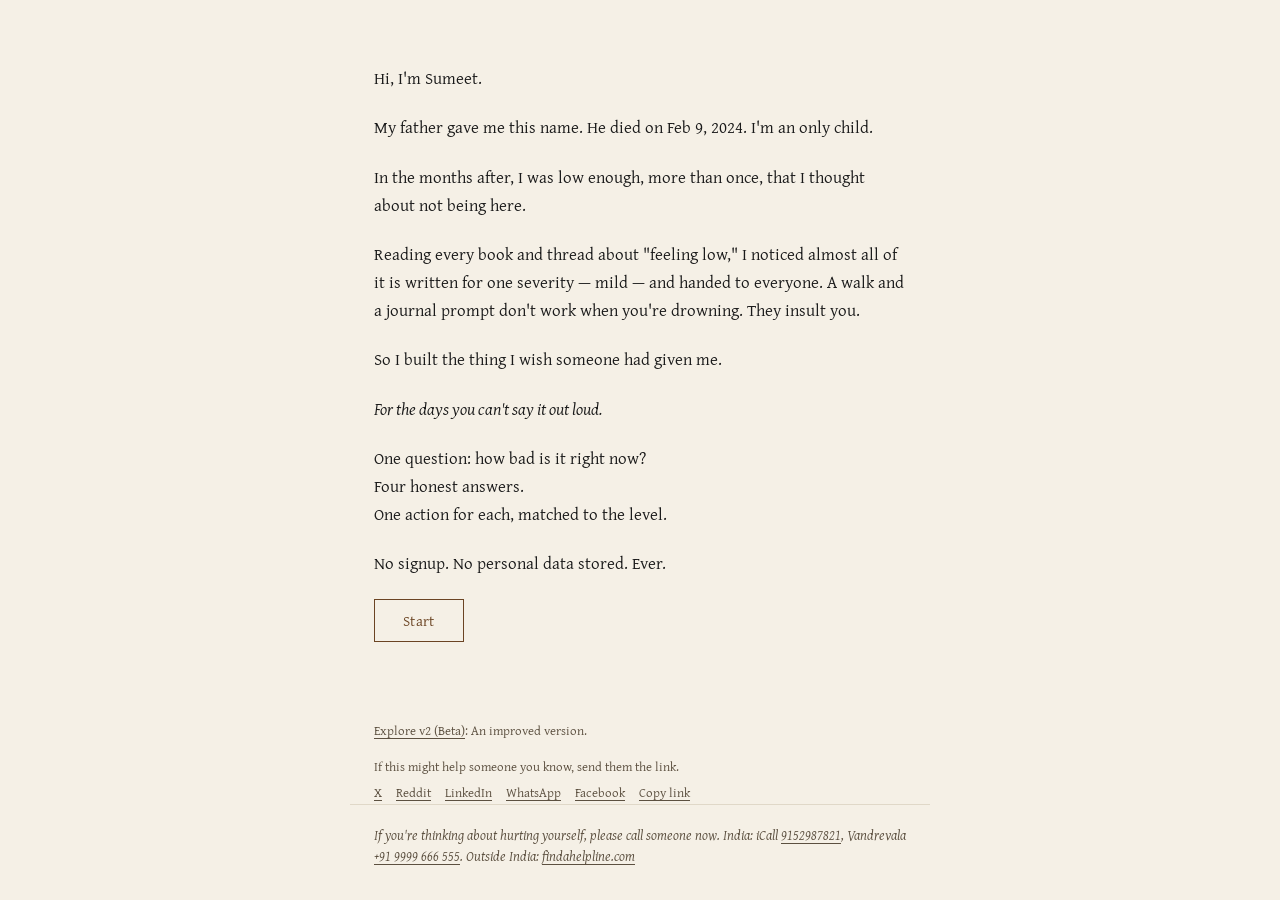
==== index.html @ 12f42a5f "Share caption: replace Caption A with the new "Heavy day?" copy Updated everywhere a sharer sees pre" ====
<!DOCTYPE html>
<html lang="en">
<head>
<meta charset="UTF-8">
<meta name="viewport" content="width=device-width, initial-scale=1">
<title>I am feeling low &mdash; the thing I wish someone had given me.</title>
<meta name="description" content="For when you're feeling low — the thing I wish someone had given me. One honest question, four honest answers, one action for each. No signup. No personal data stored. — Sumeet">
<meta name="keywords" content="feeling low, low mood, mental health support, crisis helpline, depression help, anxiety help, emotional support, free, no signup, anonymous">
<link rel="canonical" href="https://iamfeelinglow.today/">
<link rel="icon" type="image/svg+xml" href="/favicon.svg">
<link rel="apple-touch-icon" href="/apple-touch-icon.png">
<meta name="color-scheme" content="light dark">
<meta name="theme-color" content="#F5F0E6" media="(prefers-color-scheme: light)">
<meta name="theme-color" content="#1C1A17" media="(prefers-color-scheme: dark)">
<meta property="og:title" content="I am feeling low — the thing I wish someone had given me.">
<meta property="og:description" content="For when you're feeling low — the thing I wish someone had given me. One honest question, four honest answers, one action for each. No signup. No personal data stored. — Sumeet">
<meta property="og:url" content="https://iamfeelinglow.today/">
<meta property="og:type" content="website">
<meta property="og:site_name" content="I Am Feeling Low">
<meta property="og:locale" content="en_IN">
<meta property="og:image" content="https://iamfeelinglow.today/og-image.png">
<meta property="og:image:width" content="1200">
<meta property="og:image:height" content="630">
<meta property="og:image:alt" content="I am feeling low. 'I built the thing I wish someone had given me.' — Sumeet, iamfeelinglow.today">
<meta name="twitter:card" content="summary_large_image">
<meta name="twitter:title" content="I am feeling low — the thing I wish someone had given me.">
<meta name="twitter:description" content="For when you're feeling low — the thing I wish someone had given me. One honest question, four honest answers, one action for each. No signup. — Sumeet">
<meta name="twitter:image" content="https://iamfeelinglow.today/og-image.png">
<meta name="twitter:image:alt" content="I am feeling low. 'I built the thing I wish someone had given me.' — Sumeet, iamfeelinglow.today">
<script type="application/ld+json">
{
  "@context": "https://schema.org",
  "@type": "WebApplication",
  "name": "I am feeling low",
  "alternateName": "iamfeelinglow.today",
  "url": "https://iamfeelinglow.today/",
  "description": "A one-page tool built by Sumeet after losing his father in February 2024 and going through his own lowest months. For when you're feeling low — pick how heavy it feels (Flat, Heavy, Drowning, Dangerous) and get one honest action matched to that level. Free, anonymous, no signup, no personal data stored. The Dangerous tier routes to verified, free crisis hotlines (iCall and Vandrevala in India, Tele-MANAS for Indian regional languages, 7 Cups for global anonymous chat, Befrienders Worldwide, 988 in the US/Canada, and Find A Helpline as a global directory).",
  "applicationCategory": "HealthApplication",
  "operatingSystem": "Web",
  "browserRequirements": "Modern browser; works without JavaScript for the homepage; severity selector requires JS.",
  "isAccessibleForFree": true,
  "offers": {
    "@type": "Offer",
    "price": "0",
    "priceCurrency": "USD"
  },
  "creator": {
    "@type": "Person",
    "name": "Sumeet"
  },
  "audience": {
    "@type": "Audience",
    "audienceType": "Anyone feeling low — adults and teens 16+"
  },
  "inLanguage": "en",
  "isFamilyFriendly": true,
  "keywords": "feeling low, low mood, mental health support, crisis helpline, depression help, anxiety help, suicide prevention, emotional support, free, anonymous, no signup"
}
</script>
<link rel="preconnect" href="https://fonts.googleapis.com">
<link rel="preconnect" href="https://fonts.gstatic.com" crossorigin>
<link href="https://fonts.googleapis.com/css2?family=Gentium+Plus:ital,wght@0,400;0,700;1,400&display=swap" rel="stylesheet">
<link rel="stylesheet" href="styles.css">
</head>
<body>
<main id="content">

  <section id="home" class="view">
    <h1 class="visually-hidden">I am feeling low.</h1>
    <p>Hi, I'm Sumeet.</p>
    <p>My father gave me this name. He died on Feb 9, 2024. I'm an only child.</p>
    <p>In the months after, I was low enough, more than once, that I thought about not being here.</p>
    <p>Reading every book and thread about "feeling low," I noticed almost all of it is written for one severity &mdash; mild &mdash; and handed to everyone. A walk and a journal prompt don't work when you're drowning. They insult you.</p>
    <p>So I built the thing I wish someone had given me.</p>
    <p><em>For the days you can't say it out loud.</em></p>
    <p>One question: how bad is it right now?<br>Four honest answers.<br>One action for each, matched to the level.</p>
    <p>No signup. No personal data stored. Ever.</p>
    <p class="counter-line" id="counter-line" hidden></p>
    <p class="start-wrap"><button type="button" id="start" class="btn">Start</button></p>
    <noscript><p class="noscript-note">Picker needs JavaScript. Hotlines still work.</p></noscript>
  </section>

  <section id="selector" class="view" aria-labelledby="selector-question" hidden>
    <h1 id="selector-question" class="question" tabindex="-1">How bad is it right now?</h1>
    <div class="cards">
      <button type="button" class="card card-with-desc" data-tier="flat">
        <span class="card-title">Flat:</span>
        <span class="card-desc">I feel numb, blank, or disconnected.</span>
      </button>
      <button type="button" class="card card-with-desc" data-tier="heavy">
        <span class="card-title">Heavy:</span>
        <span class="card-desc">I can function, but everything feels hard.</span>
      </button>
      <button type="button" class="card card-with-desc" data-tier="drowning">
        <span class="card-title">Drowning:</span>
        <span class="card-desc">I can't see a way through right now.</span>
      </button>
      <button type="button" class="card card-with-desc" data-tier="dangerous">
        <span class="card-title">Dangerous:</span>
        <span class="card-desc">I'm thinking about not being here, or I'm not safe.</span>
      </button>
    </div>
  </section>

  <section id="result" class="view" aria-live="polite" aria-atomic="true" hidden>
    <article class="result-card" id="result-flat" tabindex="-1" hidden>
      <p class="card-prefix">If today feels like:</p>
      <p class="subjective"><em>I'm functioning but something's off. The color is drained out of things.</em></p>
      <p class="action"><strong>Try this: Go outside for 15 minutes. No phone.</strong></p>
      <p>Walk somewhere with trees or sky if you can.</p>
      <p class="why-label">Why it works</p>
      <p class="why-text">This tier responds to sensory input. You're not broken &mdash; your system is under-stimulated and over-thinking. The outside world is the quickest reset.</p>
    </article>

    <article class="result-card" id="result-heavy" tabindex="-1" hidden>
      <p class="card-prefix">If today feels like:</p>
      <p class="subjective"><em>Getting through today feels like wading. I can do it but every task costs more than it should.</em></p>
      <p class="action"><strong>Try this: Do one small thing for a stranger.</strong></p>
      <p>Buy fruit from the vendor you usually walk past. Leave a bag of food where it'll be found. Tip someone more than you should.</p>
      <p class="why-label">Why it works</p>
      <p class="why-text">Heavy lifts when you briefly stop being the main character in your own head &mdash; and giving something small, physically, does that faster than thinking your way out.</p>
    </article>

    <article class="result-card" id="result-drowning" tabindex="-1" hidden>
      <p class="card-prefix">If today feels like:</p>
      <p class="subjective"><em>I can't see a way through. I've been here for days and I don't trust that it'll pass.</em></p>
      <p class="action"><strong>Try this: Move your body hard enough to break the loop. Then call one person.</strong></p>
      <p>Run until you're out of breath. Pushups until your arms shake. Climb stairs. Then call one person — just one.</p>
      <p class="why-label">Why it works</p>
      <p class="why-text">This tier doesn't respond to insight &mdash; your thoughts are the problem, not the solution. Physical exhaustion is the only thing that reliably quiets a mind at this level for an hour. Use that hour to make the call.</p>
    </article>

    <article class="result-card" id="result-dangerous" tabindex="-1" hidden>
      <p class="subjective"><em>"I'm thinking about not being here anymore."</em></p>
      <p class="action"><strong>Don't do this alone. Please.</strong></p>
      <ul class="hotlines">
        <li><a href="https://wa.me/919999666555?text=Hi%20there%2C%20I%20am%20coming%20from%20https%3A%2F%2Fiamfeelinglow.today%20and%20my%20situation%20is%20quite%20dangerous%20now." rel="noopener">WhatsApp Vandrevala</a> &mdash; if you can't speak, the message is already written. Tap and send.</li>
        <li>Vandrevala Foundation (India, 24/7, calls from any country): <a href="tel:+919999666555">+91 9999 666 555</a></li>
        <li>iCall (India, free counselling): <a href="tel:+919152987821">9152987821</a></li>
        <li>Tele-MANAS (Government of India, 20+ languages, 24/7): <a href="tel:14416">14416</a> within India, or <a href="tel:18008914416">1-800-891-4416</a> toll-free</li>
        <li>988 Suicide &amp; Crisis Lifeline (US and Canada): call or text <a href="tel:988">988</a></li>
        <li>7 Cups (global anonymous chat, 24/7): <a href="https://www.7cups.com" rel="noopener">7cups.com</a></li>
        <li>Befrienders Worldwide (32 countries, 349 centres): <a href="https://befrienders.org" rel="noopener">befrienders.org</a></li>
        <li>Find A Helpline (directory of 1,600+ helplines worldwide): <a href="https://findahelpline.com" rel="noopener">findahelpline.com</a></li>
      </ul>
      <p class="subjective"><em>Last verified 2026-04-25.</em></p>
      <p>This tier is not something to journal through or walk off. It's a call. Make it. I've been here. The person on the other end isn't going to judge you, and the call itself is what breaks the spiral.</p>
    </article>

    <p class="v2-nudge" id="v2-nudge" hidden>If this didn't quite fit, there's a <a href="/v2">guided version</a> with four short questions.</p>

    <p class="go-back"><a href="#" id="back">Go back</a> &middot; <a href="#" id="home-link">Back to home</a></p>
  </section>

</main>

<aside id="v2-link" aria-label="Other versions">
  <p><a href="/v2">Explore v2 (Beta)</a>: An improved version.</p>
</aside>

<aside id="share-link" aria-label="Share this page">
  <p class="share-intro">If this might help someone you know, send them the link.</p>
  <p class="share-row">
    <button type="button" id="share-native" class="share-item" hidden>Share</button>
    <a class="share-item" href="https://twitter.com/intent/tweet?text=Heavy%20day%3F%0A%0AThis%20took%2060%20seconds.%20No%20signup%2C%20no%20tracking%20%E2%80%94%20it%20just%20picks%20one%20small%20thing%20to%20try%2C%20matched%20to%20how%20heavy%20the%20day%20actually%20feels.%0A%0APlz%20visit%20https%3A%2F%2Fiamfeelinglow.today%20now.%0A%0AUse%20it%20if%20you%20need%20it.%20Forward%20it%20if%20you%20don%27t.%0A%0A%23MentalHealth%20%23Selfcare" target="_blank" rel="noopener">X</a>
    <a class="share-item" href="https://www.reddit.com/submit?url=https%3A%2F%2Fiamfeelinglow.today%2F&amp;title=Heavy%20day%3F%20This%20took%2060%20seconds.%20No%20signup%2C%20no%20tracking%20%E2%80%94%20it%20picks%20one%20small%20thing%20to%20try%2C%20matched%20to%20how%20heavy%20the%20day%20actually%20feels.%20Use%20it%20if%20you%20need%20it.%20Forward%20it%20if%20you%20don%27t.%20%23MentalHealth%20%23Selfcare" target="_blank" rel="noopener">Reddit</a>
    <a class="share-item" href="https://www.linkedin.com/sharing/share-offsite/?url=https%3A%2F%2Fiamfeelinglow.today%2F" target="_blank" rel="noopener">LinkedIn</a>
    <a class="share-item" href="https://wa.me/?text=Heavy%20day%3F%0A%0AThis%20took%2060%20seconds.%20No%20signup%2C%20no%20tracking%20%E2%80%94%20it%20just%20picks%20one%20small%20thing%20to%20try%2C%20matched%20to%20how%20heavy%20the%20day%20actually%20feels.%0A%0APlz%20visit%20https%3A%2F%2Fiamfeelinglow.today%20now.%0A%0AUse%20it%20if%20you%20need%20it.%20Forward%20it%20if%20you%20don%27t.%0A%0A%23MentalHealth%20%23Selfcare" target="_blank" rel="noopener">WhatsApp</a>
    <a class="share-item" href="https://www.facebook.com/sharer/sharer.php?u=https%3A%2F%2Fiamfeelinglow.today%2F" target="_blank" rel="noopener">Facebook</a>
    <button type="button" id="share-copy" class="share-item" hidden>Copy link</button>
  </p>
</aside>

<footer id="crisis-footer">
  <p><em>If you're thinking about hurting yourself, please call someone now. India: iCall <a href="tel:+919152987821">9152987821</a>, Vandrevala <a href="tel:+919999666555">+91 9999 666 555</a>. Outside India: <a href="https://findahelpline.com" rel="noopener">findahelpline.com</a></em></p>
</footer>

<script src="app.js"></script>
<script defer src="/_vercel/insights/script.js"></script>
</body>
</html>
---- styles.css ----
:root {
  --bg: #F5F0E6;
  --text: #1A1A1A;
  --text-secondary: #5C5040;
  --accent: #6B4423;
  --divider: #E0D8C8;
}

@media (prefers-color-scheme: dark) {
  :root {
    --bg: #1C1A17;
    --text: #E8E2D5;
    --text-secondary: #9A8E7C;
    --accent: #C4915A;
    --divider: #2D2A24;
  }
}

*,
*::before,
*::after { box-sizing: border-box; }

.visually-hidden {
  position: absolute;
  width: 1px;
  height: 1px;
  padding: 0;
  margin: -1px;
  overflow: hidden;
  clip: rect(0, 0, 0, 0);
  white-space: nowrap;
  border: 0;
}

@media (prefers-reduced-motion: reduce) {
  *,
  *::before,
  *::after {
    animation-duration: 0.01ms !important;
    animation-iteration-count: 1 !important;
    transition-duration: 0.01ms !important;
    scroll-behavior: auto !important;
  }
}

html,
body {
  margin: 0;
  padding: 0;
  background: var(--bg);
  color: var(--text);
}

body {
  font-family: 'Gentium Plus', 'Source Serif Pro', 'EB Garamond', Georgia, serif;
  font-size: 17px;
  line-height: 1.65;
  min-height: 100vh;
  display: flex;
  flex-direction: column;
  -webkit-font-smoothing: antialiased;
  -moz-osx-font-smoothing: grayscale;
}

@media (max-width: 600px) {
  body { font-size: 16px; }
}

main {
  flex: 1;
  max-width: 580px;
  width: 100%;
  margin: 0 auto;
  padding: 64px 24px 32px;
}

@media (max-width: 600px) {
  main { padding: 40px 24px 24px; }
}

p {
  margin: 0 0 1.25em;
}

p:last-child { margin-bottom: 0; }

a {
  color: var(--accent);
  text-decoration: underline;
  text-decoration-thickness: 1px;
  text-underline-offset: 3px;
  transition: text-decoration-thickness 120ms;
}

a:hover { text-decoration-thickness: 2px; }

.btn {
  font-family: inherit;
  font-size: 15px;
  line-height: 1.4;
  background: transparent;
  color: var(--accent);
  border: 1px solid var(--accent);
  padding: 10px 28px;
  cursor: pointer;
  letter-spacing: 0.02em;
  transition: background 120ms, color 120ms;
}

.btn:hover,
.btn:focus-visible {
  background: var(--accent);
  color: var(--bg);
  outline: none;
}

.start-wrap { margin-top: 2em; }

.question {
  font-family: inherit;
  font-weight: 400;
  font-size: 20px;
  line-height: 1.5;
  margin: 0 0 1.25em;
  color: var(--text);
}

.question:focus { outline: none; }
.result-card:focus { outline: none; }

.cards {
  display: flex;
  flex-direction: column;
  gap: 12px;
}

.card {
  font-family: inherit;
  font-size: 17px;
  line-height: 1.4;
  text-align: left;
  background: transparent;
  color: var(--text);
  border: 1px solid var(--divider);
  padding: 18px 22px;
  cursor: pointer;
  transition: border-color 120ms;
}

.card:hover,
.card:focus-visible {
  border-color: var(--accent);
  outline: none;
}

.card.selected {
  border-color: var(--accent);
  background: var(--accent);
  color: var(--bg);
}

.card-with-desc {
  display: flex;
  flex-direction: column;
  align-items: flex-start;
  gap: 4px;
  padding: 16px 22px;
}

.card-title {
  font-weight: 600;
  font-size: 17px;
  line-height: 1.3;
}

.card-desc {
  font-size: 14px;
  line-height: 1.4;
  color: var(--text-secondary);
}

@media (max-width: 600px) {
  .card-title { font-size: 16px; }
  .card-desc { font-size: 13px; }
}

.counter-line {
  margin-top: 1.75em;
  margin-bottom: 0.5em;
  font-size: 13px;
  line-height: 1.5;
  color: var(--text-secondary);
}

.counter-line + .start-wrap { margin-top: 0.75em; }

.progress {
  font-size: 13px;
  color: var(--text-secondary);
  margin: 0 0 1.5em;
  letter-spacing: 0.05em;
}

.result-card {
  border: 1px solid var(--divider);
  padding: 24px;
}

.subjective {
  color: var(--text-secondary);
}

.card-prefix {
  font-size: 13px;
  color: var(--text-secondary);
  letter-spacing: 0.04em;
  margin: 0 0 6px;
}

.why-label {
  font-size: 13px;
  color: var(--text-secondary);
  letter-spacing: 0.04em;
  margin: 1.5em 0 4px;
}

.why-text {
  font-size: 15px;
  color: var(--text-secondary);
  line-height: 1.55;
  margin: 0;
}

.hotlines {
  list-style: none;
  padding-left: 0;
  margin: 0 0 1.25em;
}

.hotlines li { margin-bottom: 0.4em; }

.hotlines li:last-child { margin-bottom: 0; }

.go-back {
  margin-top: 1.75em;
  font-size: 14px;
}

.v2-nudge {
  margin-top: 1.75em;
  font-size: 13px;
  color: var(--text-secondary);
  line-height: 1.55;
}

.v2-nudge a { color: var(--text-secondary); }

.v2-nudge + .go-back { margin-top: 0.5em; }

.noscript-note {
  margin-top: 1em;
  font-size: 13px;
  color: var(--text-secondary);
}

#v2-link {
  max-width: 580px;
  width: 100%;
  margin: 0 auto;
  padding: 16px 24px 0;
  color: var(--text-secondary);
  font-size: 13px;
  line-height: 1.55;
}

#v2-link p { margin: 0; }
#v2-link a { color: var(--text-secondary); }

#share-link {
  max-width: 580px;
  width: 100%;
  margin: 0 auto;
  padding: 16px 24px 0;
  color: var(--text-secondary);
  font-size: 13px;
  line-height: 1.55;
}

#share-link p { margin: 0; }
#share-link .share-row { margin-top: 6px; display: flex; flex-wrap: wrap; gap: 6px 14px; }
#share-link a { color: var(--text-secondary); }

#share-link button.share-item {
  font-family: inherit;
  font-size: inherit;
  line-height: inherit;
  background: transparent;
  color: var(--text-secondary);
  border: 0;
  padding: 0;
  cursor: pointer;
  text-decoration: underline;
  text-decoration-thickness: 1px;
  text-underline-offset: 3px;
}

#share-link button.share-item:hover {
  text-decoration-thickness: 2px;
}

#crisis-footer {
  max-width: 580px;
  width: 100%;
  margin: 0 auto;
  padding: 20px 24px 32px;
  border-top: 1px solid var(--divider);
  color: var(--text-secondary);
  font-size: 14px;
  line-height: 1.55;
}

#crisis-footer p { margin: 0; }

#crisis-footer a { color: var(--text-secondary); }

@media (max-width: 600px) {
  #crisis-footer { padding: 16px 24px 24px; font-size: 13px; }
}
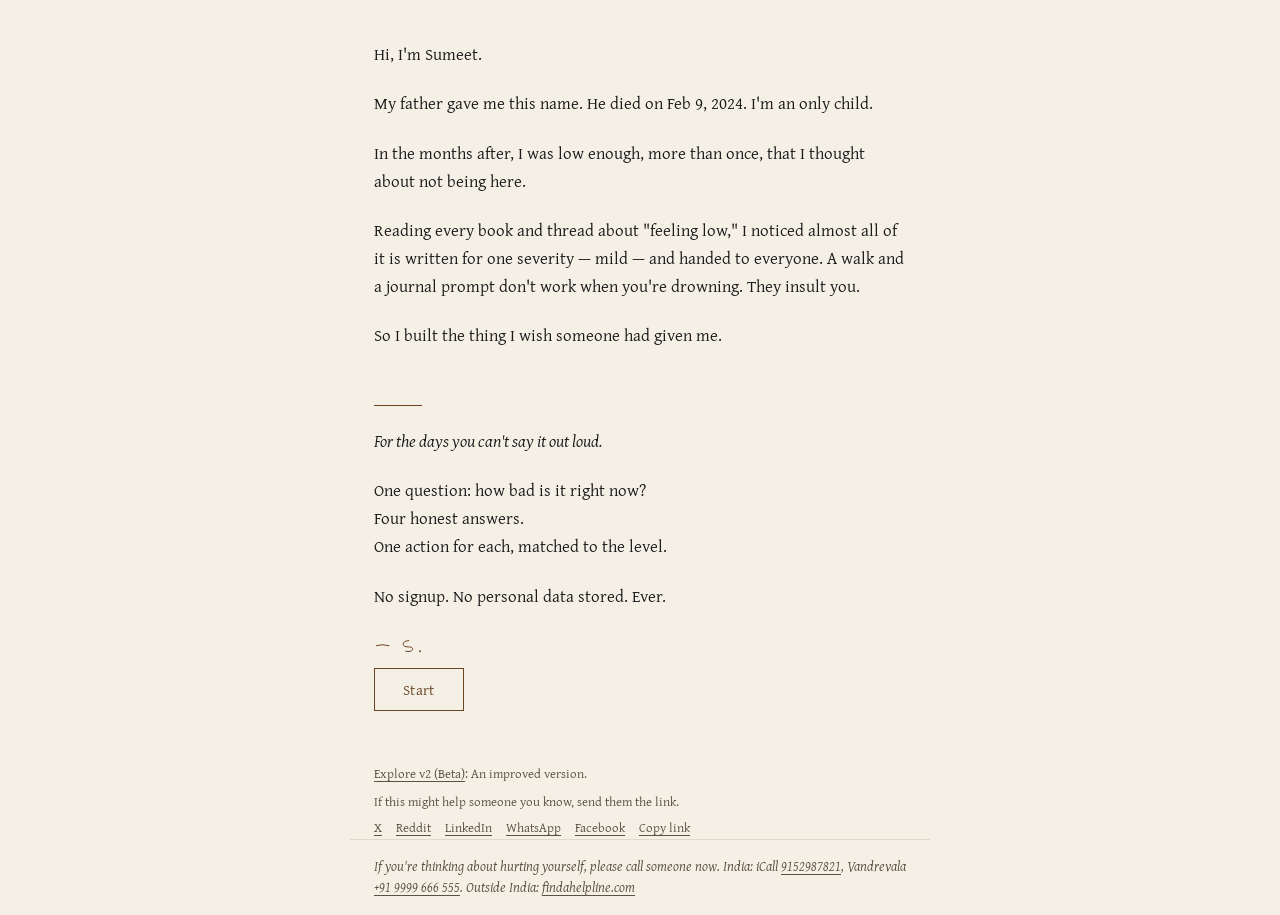
==== commit 18610696: "Letter craft: hairline pivot rule + signature mark Two small editorial touches that move the home le" ====
--- a/index.html
+++ b/index.html
@@ -72,9 +72,18 @@
     <p>In the months after, I was low enough, more than once, that I thought about not being here.</p>
     <p>Reading every book and thread about "feeling low," I noticed almost all of it is written for one severity &mdash; mild &mdash; and handed to everyone. A walk and a journal prompt don't work when you're drowning. They insult you.</p>
     <p>So I built the thing I wish someone had given me.</p>
-    <p><em>For the days you can't say it out loud.</em></p>
+    <p class="pivot"><em>For the days you can't say it out loud.</em></p>
     <p>One question: how bad is it right now?<br>Four honest answers.<br>One action for each, matched to the level.</p>
     <p>No signup. No personal data stored. Ever.</p>
+    <p class="signature" aria-hidden="true">
+      <svg viewBox="0 0 90 32" width="56" height="20" focusable="false" xmlns="http://www.w3.org/2000/svg">
+        <g fill="none" stroke="currentColor" stroke-width="1.6" stroke-linecap="round" stroke-linejoin="round">
+          <path d="M 4 17 Q 12 14, 24 17"/>
+          <path d="M 56 9 Q 47 9, 47 15 Q 47 19, 55 19 Q 63 19, 62 23 Q 60 28, 51 26"/>
+        </g>
+        <circle cx="74" cy="26" r="1.5" fill="currentColor"/>
+      </svg>
+    </p>
     <p class="counter-line" id="counter-line" hidden></p>
     <p class="start-wrap"><button type="button" id="start" class="btn">Start</button></p>
     <noscript><p class="noscript-note">Picker needs JavaScript. Hotlines still work.</p></noscript>
@@ -163,7 +172,7 @@
   <p class="share-row">
     <button type="button" id="share-native" class="share-item" hidden>Share</button>
     <a class="share-item" href="https://twitter.com/intent/tweet?text=Heavy%20day%3F%0A%0AThis%20took%2060%20seconds.%20No%20signup%2C%20no%20tracking%20%E2%80%94%20it%20just%20picks%20one%20small%20thing%20to%20try%2C%20matched%20to%20how%20heavy%20the%20day%20actually%20feels.%0A%0APlz%20visit%20https%3A%2F%2Fiamfeelinglow.today%20now.%0A%0AUse%20it%20if%20you%20need%20it.%20Forward%20it%20if%20you%20don%27t.%0A%0A%23MentalHealth%20%23Selfcare" target="_blank" rel="noopener">X</a>
-    <a class="share-item" href="https://www.reddit.com/submit?url=https%3A%2F%2Fiamfeelinglow.today%2F&amp;title=Heavy%20day%3F%20This%20took%2060%20seconds.%20No%20signup%2C%20no%20tracking%20%E2%80%94%20it%20picks%20one%20small%20thing%20to%20try%2C%20matched%20to%20how%20heavy%20the%20day%20actually%20feels.%20Use%20it%20if%20you%20need%20it.%20Forward%20it%20if%20you%20don%27t.%20%23MentalHealth%20%23Selfcare" target="_blank" rel="noopener">Reddit</a>
+    <a class="share-item" href="https://www.reddit.com/submit?url=https%3A%2F%2Fiamfeelinglow.today%2F&amp;title=Heavy%20day%3F%20This%20took%2060%20seconds.%20No%20signup%2C%20no%20tracking%20%E2%80%94%20it%20picks%20one%20small%20thing%20to%20try%2C%20matched%20to%20how%20heavy%20the%20day%20actually%20feels.%20Use%20it%20if%20you%20need%20it.%20Forward%20it%20if%20you%20don%27t." target="_blank" rel="noopener">Reddit</a>
     <a class="share-item" href="https://www.linkedin.com/sharing/share-offsite/?url=https%3A%2F%2Fiamfeelinglow.today%2F" target="_blank" rel="noopener">LinkedIn</a>
     <a class="share-item" href="https://wa.me/?text=Heavy%20day%3F%0A%0AThis%20took%2060%20seconds.%20No%20signup%2C%20no%20tracking%20%E2%80%94%20it%20just%20picks%20one%20small%20thing%20to%20try%2C%20matched%20to%20how%20heavy%20the%20day%20actually%20feels.%0A%0APlz%20visit%20https%3A%2F%2Fiamfeelinglow.today%20now.%0A%0AUse%20it%20if%20you%20need%20it.%20Forward%20it%20if%20you%20don%27t.%0A%0A%23MentalHealth%20%23Selfcare" target="_blank" rel="noopener">WhatsApp</a>
     <a class="share-item" href="https://www.facebook.com/sharer/sharer.php?u=https%3A%2F%2Fiamfeelinglow.today%2F" target="_blank" rel="noopener">Facebook</a>
--- a/styles.css
+++ b/styles.css
@@ -71,7 +71,7 @@
   max-width: 580px;
   width: 100%;
   margin: 0 auto;
-  padding: 64px 24px 32px;
+  padding: 40px 24px 24px;
 }
 
 @media (max-width: 600px) {
@@ -116,6 +116,28 @@
 
 .start-wrap { margin-top: 2em; }
 
+.pivot {
+  margin-top: 2em;
+  padding-top: 1.25em;
+}
+
+.pivot::before {
+  content: "";
+  display: block;
+  width: 48px;
+  height: 1px;
+  background: var(--accent);
+  margin: 0 0 1.25em;
+}
+
+.signature {
+  margin: 1.5em 0 0;
+  color: var(--accent);
+  line-height: 1;
+}
+
+.signature svg { display: block; }
+
 .question {
   font-family: inherit;
   font-weight: 400;
@@ -267,7 +289,7 @@
   max-width: 580px;
   width: 100%;
   margin: 0 auto;
-  padding: 16px 24px 0;
+  padding: 8px 24px 0;
   color: var(--text-secondary);
   font-size: 13px;
   line-height: 1.55;
@@ -280,7 +302,7 @@
   max-width: 580px;
   width: 100%;
   margin: 0 auto;
-  padding: 16px 24px 0;
+  padding: 8px 24px 0;
   color: var(--text-secondary);
   font-size: 13px;
   line-height: 1.55;
@@ -312,7 +334,7 @@
   max-width: 580px;
   width: 100%;
   margin: 0 auto;
-  padding: 20px 24px 32px;
+  padding: 16px 24px 16px;
   border-top: 1px solid var(--divider);
   color: var(--text-secondary);
   font-size: 14px;
@@ -324,5 +346,5 @@
 #crisis-footer a { color: var(--text-secondary); }
 
 @media (max-width: 600px) {
-  #crisis-footer { padding: 16px 24px 24px; font-size: 13px; }
-}
+  #crisis-footer { padding: 12px 24px 16px; font-size: 13px; }
+}
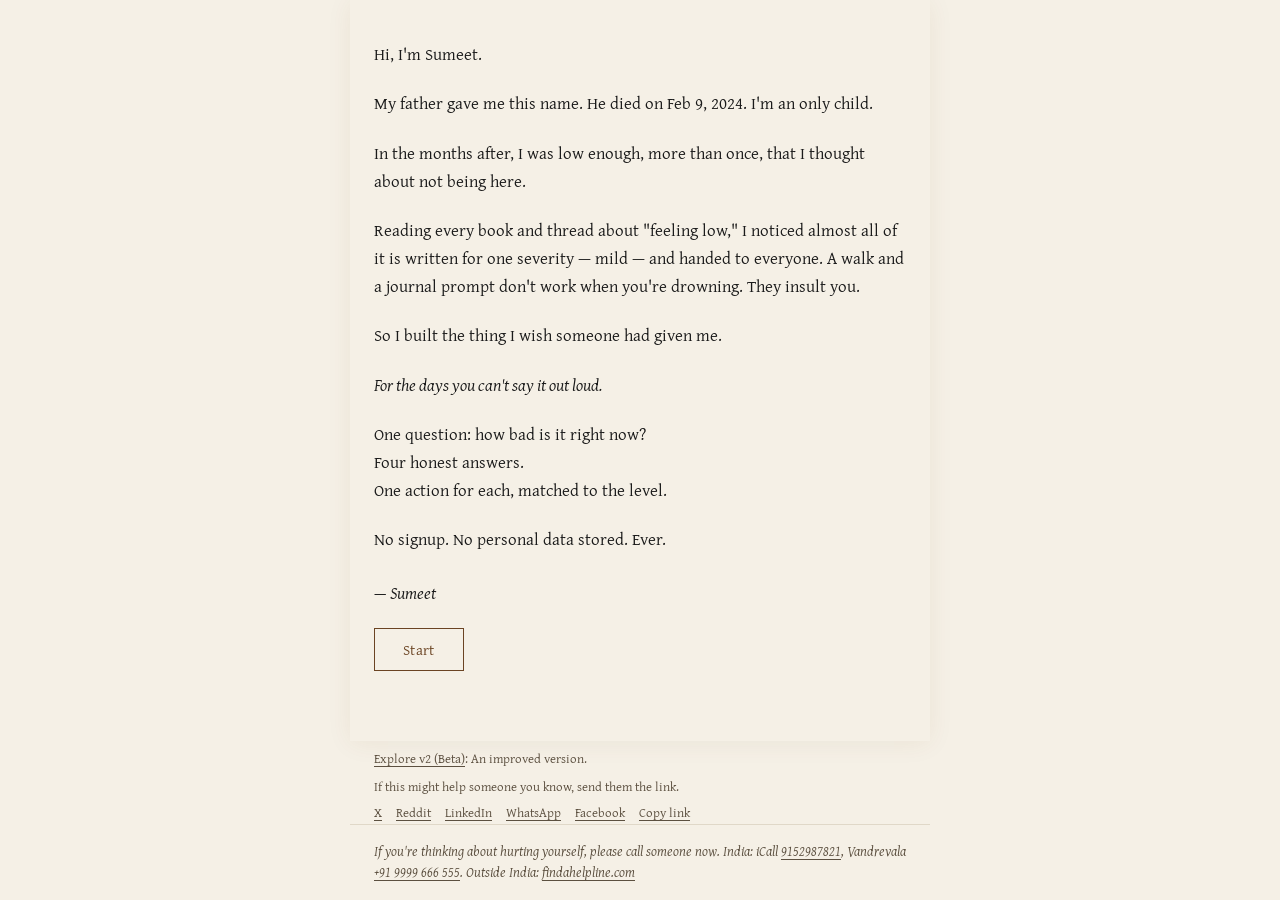
==== commit 92f90337: "Letter craft: subtle paper-on-table shadow + typed "— Sumeet" signature Two small editorial touches " ====
--- a/index.html
+++ b/index.html
@@ -72,18 +72,10 @@
     <p>In the months after, I was low enough, more than once, that I thought about not being here.</p>
     <p>Reading every book and thread about "feeling low," I noticed almost all of it is written for one severity &mdash; mild &mdash; and handed to everyone. A walk and a journal prompt don't work when you're drowning. They insult you.</p>
     <p>So I built the thing I wish someone had given me.</p>
-    <p class="pivot"><em>For the days you can't say it out loud.</em></p>
+    <p><em>For the days you can't say it out loud.</em></p>
     <p>One question: how bad is it right now?<br>Four honest answers.<br>One action for each, matched to the level.</p>
     <p>No signup. No personal data stored. Ever.</p>
-    <p class="signature" aria-hidden="true">
-      <svg viewBox="0 0 90 32" width="56" height="20" focusable="false" xmlns="http://www.w3.org/2000/svg">
-        <g fill="none" stroke="currentColor" stroke-width="1.6" stroke-linecap="round" stroke-linejoin="round">
-          <path d="M 4 17 Q 12 14, 24 17"/>
-          <path d="M 56 9 Q 47 9, 47 15 Q 47 19, 55 19 Q 63 19, 62 23 Q 60 28, 51 26"/>
-        </g>
-        <circle cx="74" cy="26" r="1.5" fill="currentColor"/>
-      </svg>
-    </p>
+    <p class="signature"><em>&mdash; Sumeet</em></p>
     <p class="counter-line" id="counter-line" hidden></p>
     <p class="start-wrap"><button type="button" id="start" class="btn">Start</button></p>
     <noscript><p class="noscript-note">Picker needs JavaScript. Hotlines still work.</p></noscript>
--- a/styles.css
+++ b/styles.css
@@ -72,6 +72,12 @@
   width: 100%;
   margin: 0 auto;
   padding: 40px 24px 24px;
+  background: var(--bg);
+  box-shadow: 0 2px 24px rgba(107, 68, 35, 0.07);
+}
+
+@media (prefers-color-scheme: dark) {
+  main { box-shadow: 0 2px 24px rgba(0, 0, 0, 0.35); }
 }
 
 @media (max-width: 600px) {
@@ -116,27 +122,7 @@
 
 .start-wrap { margin-top: 2em; }
 
-.pivot {
-  margin-top: 2em;
-  padding-top: 1.25em;
-}
-
-.pivot::before {
-  content: "";
-  display: block;
-  width: 48px;
-  height: 1px;
-  background: var(--accent);
-  margin: 0 0 1.25em;
-}
-
-.signature {
-  margin: 1.5em 0 0;
-  color: var(--accent);
-  line-height: 1;
-}
-
-.signature svg { display: block; }
+.signature { margin-top: 1.5em; }
 
 .question {
   font-family: inherit;
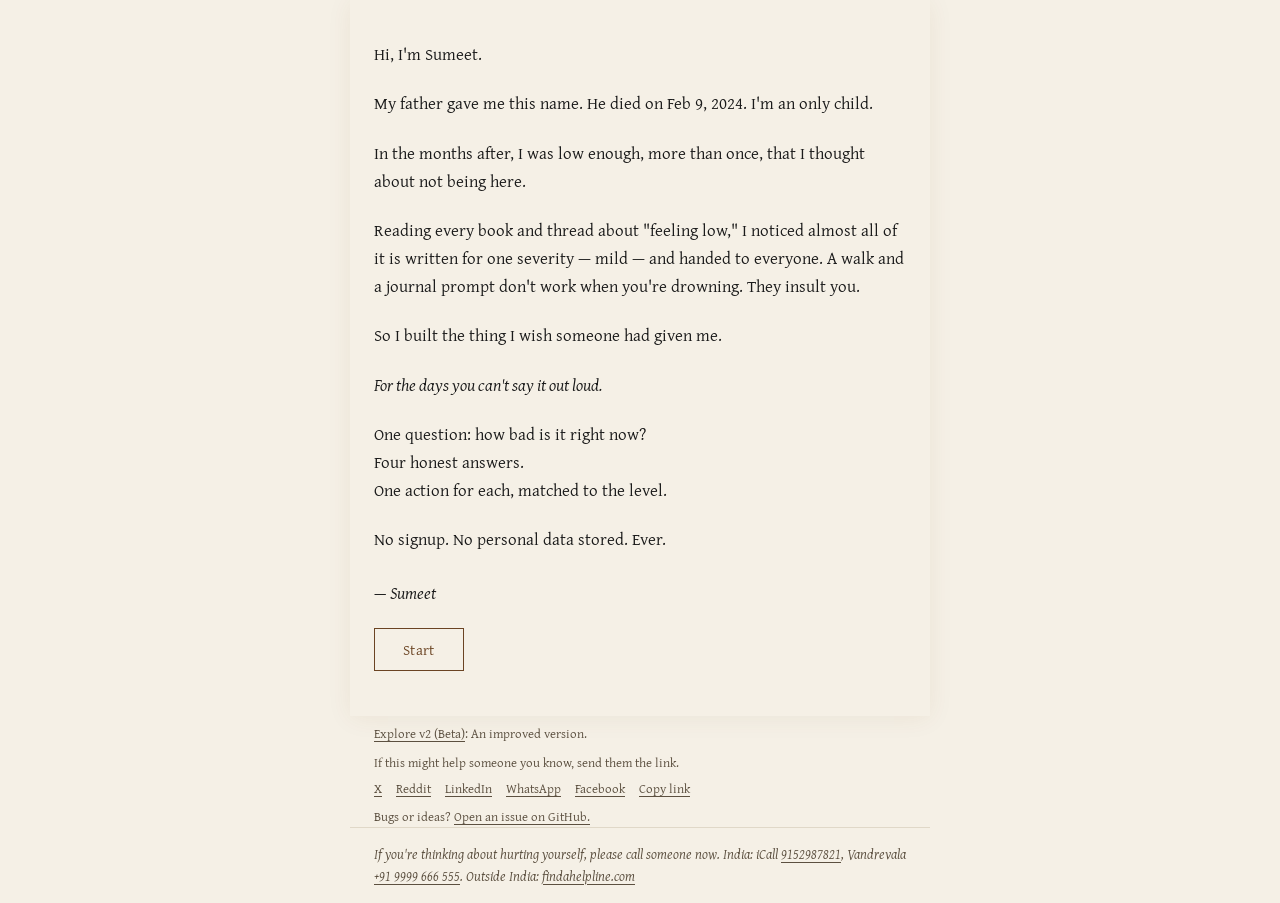
==== commit 373f0a1e: "Bugs + features setup: GitHub issue templates, contributing guide, on-site link Scopes feedback to b" ====
--- a/index.html
+++ b/index.html
@@ -4,7 +4,7 @@
 <meta charset="UTF-8">
 <meta name="viewport" content="width=device-width, initial-scale=1">
 <title>I am feeling low &mdash; the thing I wish someone had given me.</title>
-<meta name="description" content="For when you're feeling low — the thing I wish someone had given me. One honest question, four honest answers, one action for each. No signup. No personal data stored. — Sumeet">
+<meta name="description" content="I am feeling low — and that's okay. Pick how heavy the day feels, get one small thing to try matched to the level. 60 seconds. Free. No signup.">
 <meta name="keywords" content="feeling low, low mood, mental health support, crisis helpline, depression help, anxiety help, emotional support, free, no signup, anonymous">
 <link rel="canonical" href="https://iamfeelinglow.today/">
 <link rel="icon" type="image/svg+xml" href="/favicon.svg">
@@ -13,7 +13,7 @@
 <meta name="theme-color" content="#F5F0E6" media="(prefers-color-scheme: light)">
 <meta name="theme-color" content="#1C1A17" media="(prefers-color-scheme: dark)">
 <meta property="og:title" content="I am feeling low — the thing I wish someone had given me.">
-<meta property="og:description" content="For when you're feeling low — the thing I wish someone had given me. One honest question, four honest answers, one action for each. No signup. No personal data stored. — Sumeet">
+<meta property="og:description" content="I am feeling low — and that's okay. Pick how heavy the day feels, get one small thing to try matched to the level. 60 seconds. Free. No signup.">
 <meta property="og:url" content="https://iamfeelinglow.today/">
 <meta property="og:type" content="website">
 <meta property="og:site_name" content="I Am Feeling Low">
@@ -21,12 +21,12 @@
 <meta property="og:image" content="https://iamfeelinglow.today/og-image.png">
 <meta property="og:image:width" content="1200">
 <meta property="og:image:height" content="630">
-<meta property="og:image:alt" content="I am feeling low. 'I built the thing I wish someone had given me.' — Sumeet, iamfeelinglow.today">
+<meta property="og:image:alt" content="I am feeling low. 'and that's okay — try one small thing.' — iamfeelinglow.today — 60 seconds, free, no signup.">
 <meta name="twitter:card" content="summary_large_image">
 <meta name="twitter:title" content="I am feeling low — the thing I wish someone had given me.">
-<meta name="twitter:description" content="For when you're feeling low — the thing I wish someone had given me. One honest question, four honest answers, one action for each. No signup. — Sumeet">
+<meta name="twitter:description" content="I am feeling low — and that's okay. Pick how heavy the day feels, get one small thing to try matched to the level. 60 seconds. Free. No signup.">
 <meta name="twitter:image" content="https://iamfeelinglow.today/og-image.png">
-<meta name="twitter:image:alt" content="I am feeling low. 'I built the thing I wish someone had given me.' — Sumeet, iamfeelinglow.today">
+<meta name="twitter:image:alt" content="I am feeling low. 'and that's okay — try one small thing.' — iamfeelinglow.today — 60 seconds, free, no signup.">
 <script type="application/ld+json">
 {
   "@context": "https://schema.org",
@@ -148,6 +148,8 @@
       <p>This tier is not something to journal through or walk off. It's a call. Make it. I've been here. The person on the other end isn't going to judge you, and the call itself is what breaks the spiral.</p>
     </article>
 
+    <p class="pass-it-on" id="pass-it-on" hidden>If this helped, <button type="button" id="pass-trigger" class="pass-trigger">pass it on</button>.</p>
+
     <p class="v2-nudge" id="v2-nudge" hidden>If this didn't quite fit, there's a <a href="/v2">guided version</a> with four short questions.</p>
 
     <p class="go-back"><a href="#" id="back">Go back</a> &middot; <a href="#" id="home-link">Back to home</a></p>
@@ -172,6 +174,10 @@
   </p>
 </aside>
 
+<aside id="github-link" aria-label="Open source">
+  <p>Bugs or ideas? <a href="https://github.com/sumt7/iamfeelinglow/issues/new/choose" target="_blank" rel="noopener">Open an issue on GitHub.</a></p>
+</aside>
+
 <footer id="crisis-footer">
   <p><em>If you're thinking about hurting yourself, please call someone now. India: iCall <a href="tel:+919152987821">9152987821</a>, Vandrevala <a href="tel:+919999666555">+91 9999 666 555</a>. Outside India: <a href="https://findahelpline.com" rel="noopener">findahelpline.com</a></em></p>
 </footer>
--- a/styles.css
+++ b/styles.css
@@ -265,57 +265,102 @@
 
 .v2-nudge + .go-back { margin-top: 0.5em; }
 
-.noscript-note {
-  margin-top: 1em;
-  font-size: 13px;
-  color: var(--text-secondary);
-}
-
-#v2-link {
-  max-width: 580px;
-  width: 100%;
-  margin: 0 auto;
-  padding: 8px 24px 0;
-  color: var(--text-secondary);
-  font-size: 13px;
-  line-height: 1.55;
-}
-
-#v2-link p { margin: 0; }
-#v2-link a { color: var(--text-secondary); }
-
-#share-link {
-  max-width: 580px;
-  width: 100%;
-  margin: 0 auto;
-  padding: 8px 24px 0;
-  color: var(--text-secondary);
-  font-size: 13px;
-  line-height: 1.55;
-}
-
-#share-link p { margin: 0; }
-#share-link .share-row { margin-top: 6px; display: flex; flex-wrap: wrap; gap: 6px 14px; }
-#share-link a { color: var(--text-secondary); }
-
-#share-link button.share-item {
+.pass-it-on {
+  margin-top: 1.75em;
+  font-size: 16px;
+  font-style: italic;
+  color: var(--text-secondary);
+  line-height: 1.55;
+}
+
+.pass-it-on + .v2-nudge { margin-top: 0.6em; }
+.pass-it-on + .go-back { margin-top: 0.6em; }
+
+.pass-trigger {
   font-family: inherit;
   font-size: inherit;
-  line-height: inherit;
+  font-style: italic;
+  color: var(--accent);
   background: transparent;
-  color: var(--text-secondary);
   border: 0;
   padding: 0;
   cursor: pointer;
   text-decoration: underline;
   text-decoration-thickness: 1px;
   text-underline-offset: 3px;
+  transition: text-decoration-thickness 120ms;
+}
+
+.pass-trigger:hover,
+.pass-trigger:focus-visible {
+  text-decoration-thickness: 2px;
+  outline: none;
+}
+
+.noscript-note {
+  margin-top: 1em;
+  font-size: 13px;
+  color: var(--text-secondary);
+}
+
+#v2-link {
+  max-width: 580px;
+  width: 100%;
+  margin: 0 auto;
+  padding: 8px 24px 0;
+  color: var(--text-secondary);
+  font-size: 13px;
+  line-height: 1.55;
+}
+
+#v2-link p { margin: 0; }
+#v2-link a { color: var(--text-secondary); }
+
+#share-link {
+  max-width: 580px;
+  width: 100%;
+  margin: 0 auto;
+  padding: 8px 24px 0;
+  color: var(--text-secondary);
+  font-size: 13px;
+  line-height: 1.55;
+}
+
+#share-link p { margin: 0; }
+#share-link .share-row { margin-top: 6px; display: flex; flex-wrap: wrap; gap: 6px 14px; }
+#share-link a { color: var(--text-secondary); }
+
+#share-link button.share-item {
+  font-family: inherit;
+  font-size: inherit;
+  line-height: inherit;
+  background: transparent;
+  color: var(--text-secondary);
+  border: 0;
+  padding: 0;
+  cursor: pointer;
+  text-decoration: underline;
+  text-decoration-thickness: 1px;
+  text-underline-offset: 3px;
 }
 
 #share-link button.share-item:hover {
   text-decoration-thickness: 2px;
 }
 
+#github-link {
+  max-width: 580px;
+  width: 100%;
+  margin: 0 auto;
+  padding: 8px 24px 0;
+  color: var(--text-secondary);
+  font-size: 13px;
+  line-height: 1.55;
+}
+
+#github-link p { margin: 0; }
+#github-link a { color: var(--text-secondary); }
+
 #crisis-footer {
   max-width: 580px;
   width: 100%;
